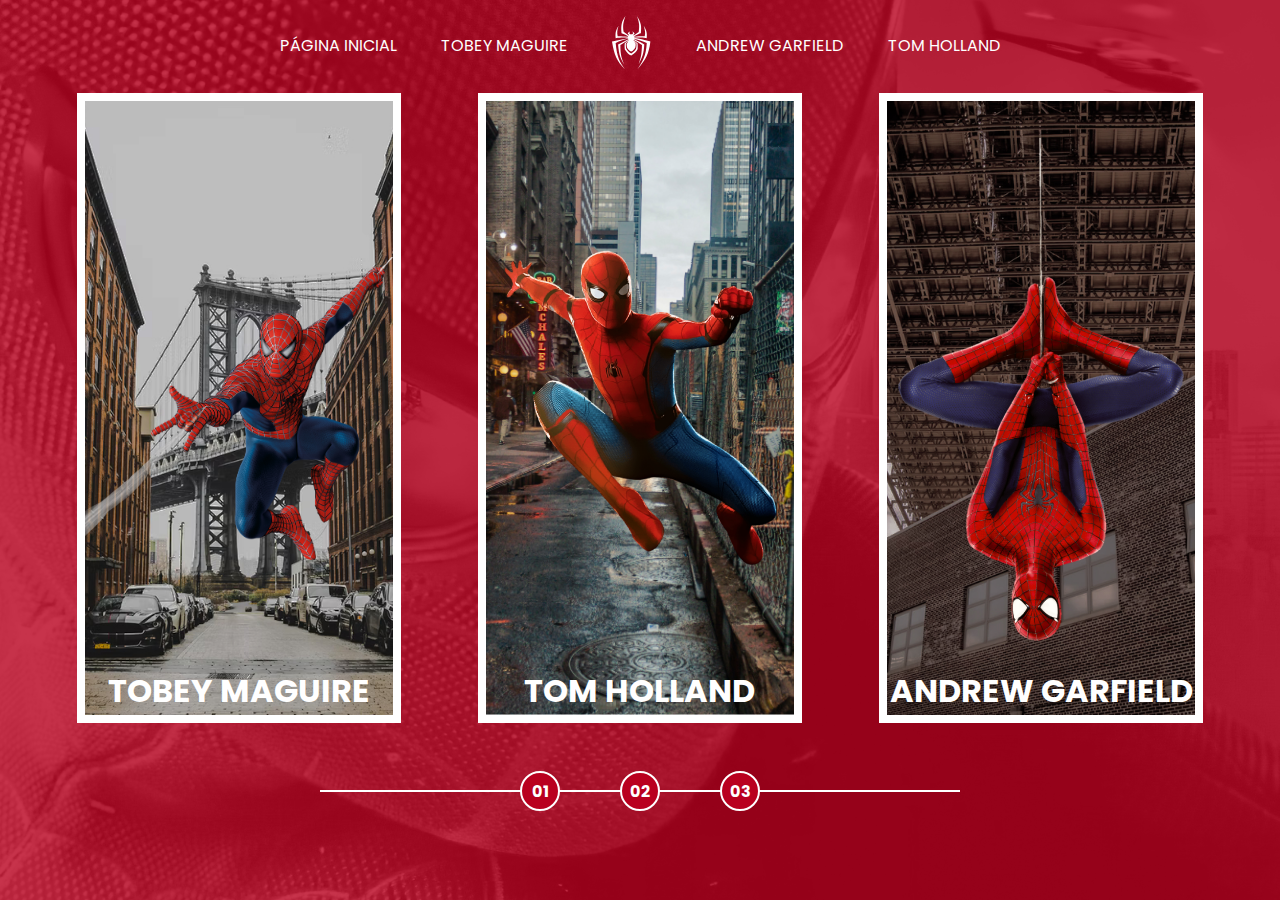
==== index.html @ 330b7a05 "primeira commit, estrutura básica" ====
<!DOCTYPE html>
<html lang="pt-br">
<head>
    <meta charset="UTF-8">
    <meta http-equiv="X-UA-Compatible" content="IE=edge">
    <meta name="viewport" content="width=device-width, initial-scale=1.0">
    <link rel="stylesheet" href="assets/css/homepage-styles.css">
    <script src="/assets/scripts/card-hover-animation.js"></script>
    <title>Spider-Man | Multiverso</title>
</head>
<body>

    <nav class="menu">
        <ul>
            <li class="menu__item">
                <a href="/">Página Inicial</a>
            </li>
            <li class="menu__item">
                <a href="#">Tobey Maguire</a>
            </li>
            <li class="menu__item menu__icon">
                <img src="assets/images/icons/spider.svg" alt="Ícone de aranha do Homem Aranha">
            </li>
            <li class="menu__item">
                <a href="#">Andrew Garfield</a>
            </li>
            <li class="menu__item">
                <a href="#">Tom Holland</a>
            </li>
        </ul>
    </nav>

    <div class="container">
        <a href="#" id="spider-man-01" class="card">
            <img class="card__background" src="/assets/images/pic-sm-bg-01.jpg">
            <img class="card__image" src="/assets/images/spider-man-01.png" alt="Tobey Maguire">
            <h2 class="card__title">Tobey Maguire</h2>
        </a>
        <a href="#" id="spider-man-02" class="card">
            <img class="card__background" src="/assets/images/pic-sm-bg-02.jpg">
            <img class="card__image" src="/assets/images/spider-man-02.png" alt="Tom Holland">
            <h2 class="card__title">Tom Holland</h2>
        </a>
        <a href="#" id="spider-man-03" class="card">
            <img class="card__background" src="/assets/images/pic-sm-bg-03.jpg">
            <img class="card__image" src="/assets/images/spider-man-03.png" alt="Andrew Garfield">
            <h2 class="card__title">Andrew Garfield</h2>
        </a>
    </div>

    <div class="controller">
        <div class="controller__button">
            01
        </div>
        <div class="controller__button">
            02
        </div>
        <div class="controller__button">
            03
        </div>
        <div class="controller__line"></div>
    </div>
</body>
</html>
---- assets/css/homepage-styles.css ----
@import url('/assets/css/reset.css');
@import url('/assets/css/global.css');

body {
    background-color: var(--primary-color);
}

body::before {
    content: '';
    position: absolute;
    width: 100%;
    height: 100%;
    background-image: url('/assets/images/spider-man-background.jpg');
    background-repeat: no-repeat;
    background-position: center;
    background-size: cover;
    opacity: 0.2;
    transition: background-image 1s ease,
                opacity 1s ease;
}

.menu {
    position: relative;
    padding: 1rem 0;
    width: 100%;
    text-align: center;
}

.menu__item {
    display: inline-block;
    text-transform: uppercase;
    margin: 0 1.25rem;
}

.menu__icon {
    width: 2.5rem;
    margin: 0 1.25rem;
    vertical-align: middle;
}

.container {
    position: relative;
    display: flex;
    align-items: center;
    justify-content: space-evenly;
}

.card {
    position: relative;
    border: 0.5rem solid #FFF;
    width: calc(100% / 3 - 8%);
    height: 70vh;
    transition: filter .5 ease;
}

.card__background {
    position: absolute;
    width: 100%;
    height: 100%;
    object-fit: cover;
    opacity: 1;
    transition: opacity 1s ease;
}

.card__image {
    position: relative;
    width: 100%;
    height: 100%;
    object-fit: contain;
    transition: transform 1s ease;
}

.card__title {
    position: absolute;
    bottom: 0;
    width: 100%;
    font-size: 2rem;
    text-transform: uppercase;
    text-align: center;
    transition: bottom .5s ease;
}

.controller {
    position: relative;
    display: flex;
    justify-content: center;
    align-items: center;
    margin-top: 3rem;
}

.controller__button {
    display: flex;
    justify-content: center;
    align-items: center;
    width: 2.5rem;
    height: 2.5rem;
    border: 2px solid #FFF;
    border-radius: 50%;
    background-color: var(--primary-color);
    text-align: center;
    font-size: 1rem;
    font-weight: bold;
    cursor: pointer;
    z-index: 1;
    transition: transform 0.3s ease;
}

.controller__button:nth-child(2) {
    margin: 0 3.75rem;
}

.controller__button:hover {
    transform: scale(1.1);
}

.controller__line {
    position: absolute;
    background-color: #FFF;
    width: 50%;
    height: 2px;
}

/* Hover Animation */
.card--hovered .card__background {
    cursor: pointer;
    opacity: 0;
}

.card--hovered .card__image {
    transform: scale(1.4);
    filter: drop-shadow(30px 10px 4px rgba(0,0,0,.5));
}

body#spider-man-01-hovered::before {
    content: '';
    background-image: url('/assets/images/pic-sm-bg-01.jpg');
}

body#spider-man-02-hovered::before {
    content: '';
    background-image: url('/assets/images/pic-sm-bg-02.jpg');
}

body#spider-man-03-hovered::before {
    content: '';
    background-image: url('/assets/images/pic-sm-bg-03.jpg');
}

body[id^="spider-man-"]::before {
    opacity: 1;
}

body[id^="spider-man-"] .card:not(.card--hovered) {
    filter: grayscale(100%);
}

.card--hovered .card__title {
    bottom: 50%;
}
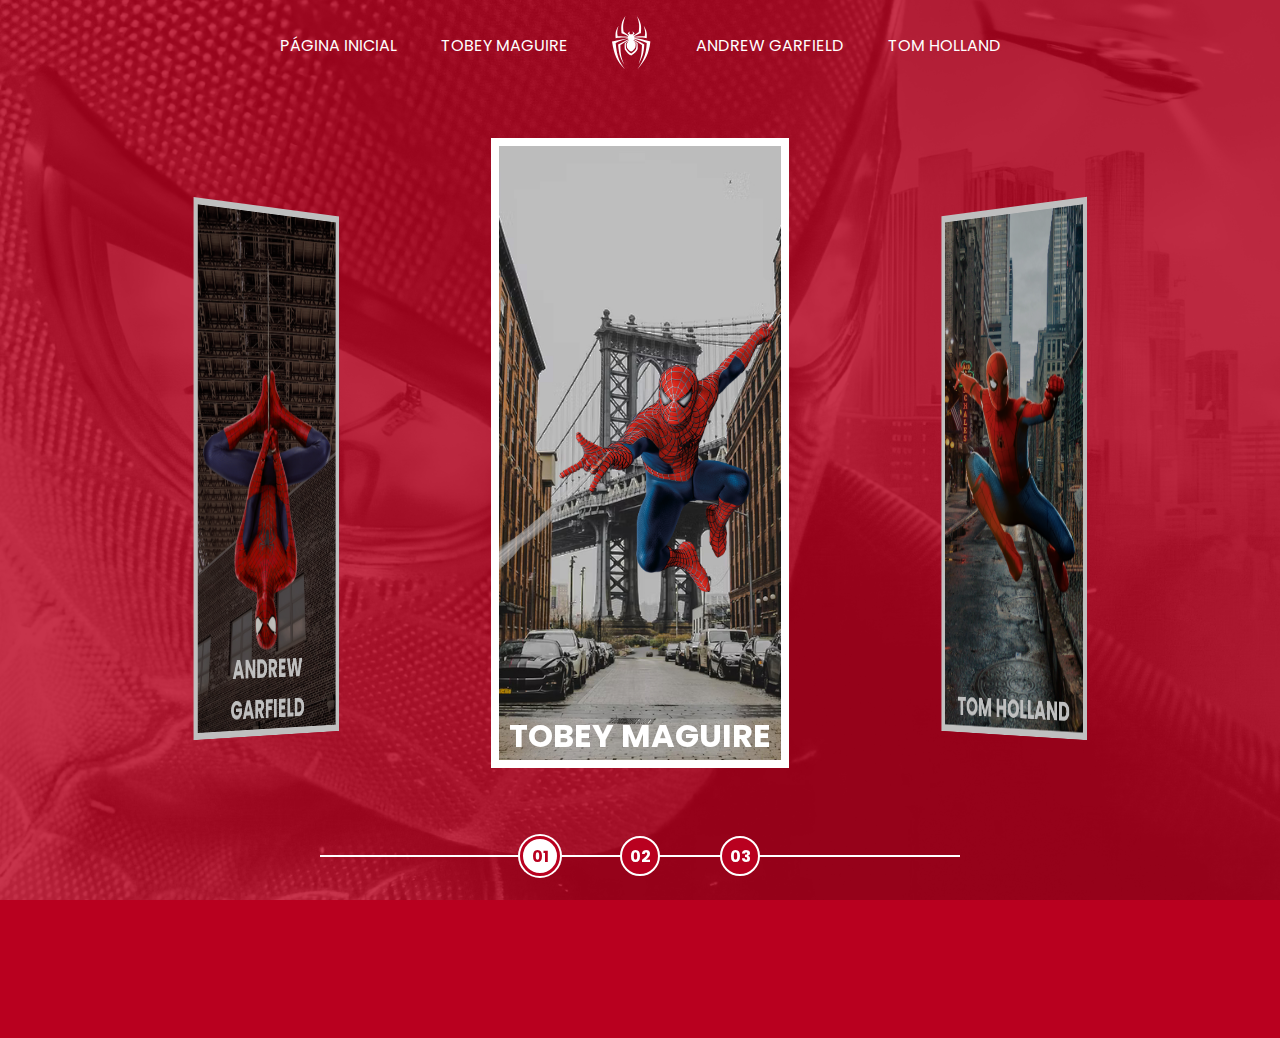
==== commit 8d3a602d: "termina estrutura das home e  páginas internas" ====
--- a/index.html
+++ b/index.html
@@ -5,7 +5,7 @@
     <meta http-equiv="X-UA-Compatible" content="IE=edge">
     <meta name="viewport" content="width=device-width, initial-scale=1.0">
     <link rel="stylesheet" href="assets/css/homepage-styles.css">
-    <script src="/assets/scripts/card-hover-animation.js"></script>
+    <script src="/assets/scripts/cards-carousel.js"></script>
     <title>Spider-Man | Multiverso</title>
 </head>
 <body>
@@ -31,33 +31,36 @@
     </nav>
 
     <div class="container">
-        <a href="#" id="spider-man-01" class="card">
-            <img class="card__background" src="/assets/images/pic-sm-bg-01.jpg">
-            <img class="card__image" src="/assets/images/spider-man-01.png" alt="Tobey Maguire">
-            <h2 class="card__title">Tobey Maguire</h2>
-        </a>
-        <a href="#" id="spider-man-02" class="card">
-            <img class="card__background" src="/assets/images/pic-sm-bg-02.jpg">
-            <img class="card__image" src="/assets/images/spider-man-02.png" alt="Tom Holland">
-            <h2 class="card__title">Tom Holland</h2>
-        </a>
-        <a href="#" id="spider-man-03" class="card">
-            <img class="card__background" src="/assets/images/pic-sm-bg-03.jpg">
-            <img class="card__image" src="/assets/images/spider-man-03.png" alt="Andrew Garfield">
-            <h2 class="card__title">Andrew Garfield</h2>
-        </a>
+        <div class="cards-carousel" style="transform: translateZ(-40vw) rotateY(0deg);">
+            <a href="#" id="spider-man-01" class="card card--active">
+                <img class="card__background" src="/assets/images/pic-sm-bg-01.jpg">
+                <img class="card__image" src="/assets/images/spider-man-01.png" alt="Tobey Maguire">
+                <h2 class="card__title">Tobey Maguire</h2>
+            </a>
+            <a href="#" id="spider-man-02" class="card">
+                <img class="card__background" src="/assets/images/pic-sm-bg-02.jpg">
+                <img class="card__image" src="/assets/images/spider-man-02.png" alt="Tom Holland">
+                <h2 class="card__title">Tom Holland</h2>
+            </a>
+            <a href="#" id="spider-man-03" class="card">
+                <img class="card__background" src="/assets/images/pic-sm-bg-03.jpg">
+                <img class="card__image" src="/assets/images/spider-man-03.png" alt="Andrew Garfield">
+                <h2 class="card__title">Andrew Garfield</h2>
+            </a>
+        </div>
     </div>
 
     <div class="controller">
-        <div class="controller__button">
+        <div id="card-01" class="controller__button controller__button--active">
             01
         </div>
-        <div class="controller__button">
+        <div id="card-02" class="controller__button">
             02
         </div>
-        <div class="controller__button">
+        <div id="card-03" class="controller__button">
             03
         </div>
+
         <div class="controller__line"></div>
     </div>
 </body>
--- a/assets/css/homepage-styles.css
+++ b/assets/css/homepage-styles.css
@@ -43,14 +43,56 @@
     display: flex;
     align-items: center;
     justify-content: space-evenly;
+    perspective: 4000px;
+}
+
+.cards-carousel {
+    position: relative;
+    display: flex;
+    justify-content: center;
+    margin-top: 5vh;
+    width: calc(100vw / 3 - 10%);
+    height: 100vh;
+    transform-style: preserve-3d;
+    transition: transform 1s ease;
 }
 
 .card {
-    position: relative;
+    position: absolute;
+    width: 100%;
+    height: 70vh;
     border: 0.5rem solid #FFF;
-    width: calc(100% / 3 - 8%);
-    height: 70vh;
-    transition: filter .5 ease;
+    filter: brightness(0.75);
+    transition: transform 1s ease,
+                filter 1s ease;
+}
+
+.card:nth-child(1) {
+    transform: rotateY(0) translateZ(40vw) scaleX(-1);
+}
+
+.card:nth-child(2) {
+    transform: rotateY(120deg) translateZ(40vw) scaleX(-1);
+}
+
+.card:nth-child(3) {
+    transform: rotateY(240deg) translateZ(40vw) scaleX(-1);
+}
+
+.card.card--active:nth-child(1) {
+    transform: rotateY(0) translateZ(40vw) scaleX(1);
+}
+
+.card.card--active:nth-child(2) {
+    transform: rotateY(120deg) translateZ(40vw) scaleX(1);
+}
+
+.card.card--active:nth-child(3) {
+    transform: rotateY(240deg) translateZ(40vw) scaleX(1);
+}
+
+.card--active {
+    filter: brightness(1);
 }
 
 .card__background {
@@ -81,11 +123,12 @@
 }
 
 .controller {
-    position: relative;
+    position: absolute;
+    bottom: 1.5rem;
+    width: 100%;
     display: flex;
     justify-content: center;
     align-items: center;
-    margin-top: 3rem;
 }
 
 .controller__button {
@@ -113,6 +156,13 @@
     transform: scale(1.1);
 }
 
+.controller__button--active {
+    background-color: #FFF;
+    color: var(--primary-color);
+    border: 3px solid var(--primary-color);
+    box-shadow: 0 0 0 2px  #FFF;
+}
+
 .controller__line {
     position: absolute;
     background-color: #FFF;
@@ -127,23 +177,27 @@
 }
 
 .card--hovered .card__image {
-    transform: scale(1.4);
-    filter: drop-shadow(30px 10px 4px rgba(0,0,0,.5));
+    transform: scale(1.3);
+    filter: drop-shadow(30px 10px 4px rgba(0, 0, 0, .5));
+}
+
+.card--hovered#spider-man-03 .card__image {
+    transform: scale(1.15);
 }
 
 body#spider-man-01-hovered::before {
     content: '';
-    background-image: url('/assets/images/pic-sm-bg-01.jpg');
+    background-image: url('/assets/images/pic-sm-bg-01_1920x1080.jpg');
 }
 
 body#spider-man-02-hovered::before {
     content: '';
-    background-image: url('/assets/images/pic-sm-bg-02.jpg');
+    background-image: url('/assets/images/pic-sm-bg-02_1920x1080.jpg');
 }
 
 body#spider-man-03-hovered::before {
     content: '';
-    background-image: url('/assets/images/pic-sm-bg-03.jpg');
+    background-image: url('/assets/images/pic-sm-bg-03_1920x1080.jpg');
 }
 
 body[id^="spider-man-"]::before {
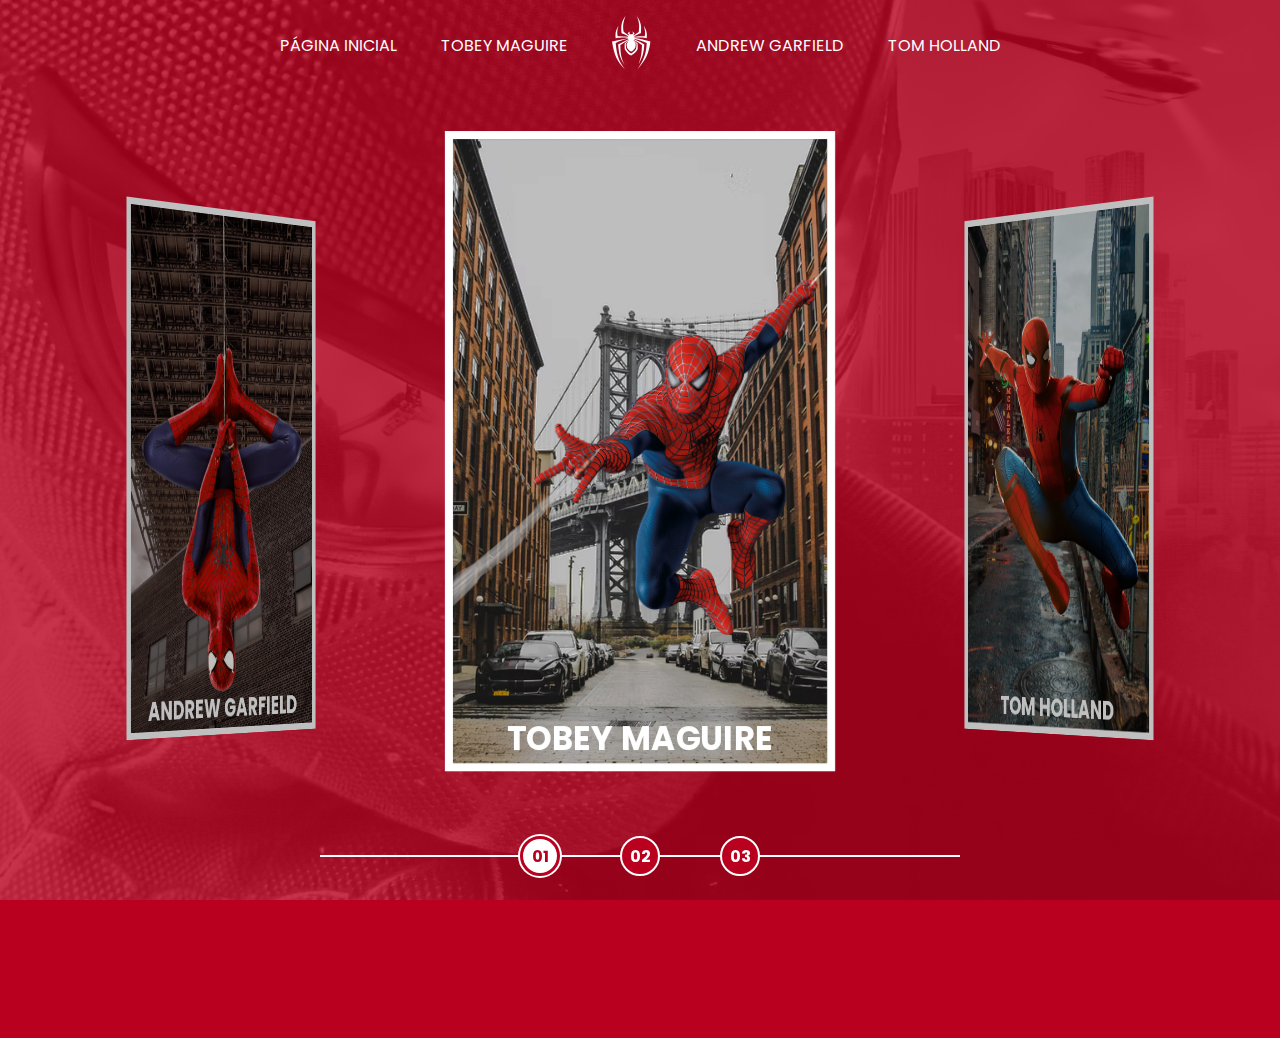
==== commit 804ad7b7: "Criação do restante das páginas e pequenos ajustes" ====
--- a/index.html
+++ b/index.html
@@ -16,16 +16,16 @@
                 <a href="/">Página Inicial</a>
             </li>
             <li class="menu__item">
-                <a href="#">Tobey Maguire</a>
+                <a href="pages/tobey-maguire/spider-man-01.html">Tobey Maguire</a>
             </li>
             <li class="menu__item menu__icon">
                 <img src="assets/images/icons/spider.svg" alt="Ícone de aranha do Homem Aranha">
             </li>
             <li class="menu__item">
-                <a href="#">Andrew Garfield</a>
+                <a href="pages/andrew-garfield/spider-man-01.html">Andrew Garfield</a>
             </li>
             <li class="menu__item">
-                <a href="#">Tom Holland</a>
+                <a href="pages/tom-holland/spider-man-01.html">Tom Holland</a>
             </li>
         </ul>
     </nav>
--- a/assets/css/homepage-styles.css
+++ b/assets/css/homepage-styles.css
@@ -27,9 +27,26 @@
 }
 
 .menu__item {
+    position: relative;
     display: inline-block;
     text-transform: uppercase;
     margin: 0 1.25rem;
+}
+
+.menu__item:not(.menu__icon)::after {
+    content: '';
+    position: absolute;
+    bottom: -2px;
+    left: 0;
+    width: 100%;
+    height: 2px;
+    background: #FFF;
+    transform: scaleX(0);
+    transition: transform .5s ease;
+}
+
+.menu__item:not(.menu__icon):hover::after {
+    transform: scaleX(1);
 }
 
 .menu__icon {
@@ -51,7 +68,7 @@
     display: flex;
     justify-content: center;
     margin-top: 5vh;
-    width: calc(100vw / 3 - 10%);
+    width: 30vw;
     height: 100vh;
     transform-style: preserve-3d;
     transition: transform 1s ease;
@@ -68,27 +85,27 @@
 }
 
 .card:nth-child(1) {
-    transform: rotateY(0) translateZ(40vw) scaleX(-1);
+    transform: rotateY(0) translateZ(45vw) scaleX(-1);
 }
 
 .card:nth-child(2) {
-    transform: rotateY(120deg) translateZ(40vw) scaleX(-1);
+    transform: rotateY(120deg) translateZ(45vw) scaleX(-1);
 }
 
 .card:nth-child(3) {
-    transform: rotateY(240deg) translateZ(40vw) scaleX(-1);
+    transform: rotateY(240deg) translateZ(45vw) scaleX(-1);
 }
 
 .card.card--active:nth-child(1) {
-    transform: rotateY(0) translateZ(40vw) scaleX(1);
+    transform: rotateY(0) translateZ(45vw) scaleX(1);
 }
 
 .card.card--active:nth-child(2) {
-    transform: rotateY(120deg) translateZ(40vw) scaleX(1);
+    transform: rotateY(120deg) translateZ(45vw) scaleX(1);
 }
 
 .card.card--active:nth-child(3) {
-    transform: rotateY(240deg) translateZ(40vw) scaleX(1);
+    transform: rotateY(240deg) translateZ(45vw) scaleX(1);
 }
 
 .card--active {
@@ -132,6 +149,7 @@
 }
 
 .controller__button {
+    position: relative;
     display: flex;
     justify-content: center;
     align-items: center;
@@ -145,7 +163,8 @@
     font-weight: bold;
     cursor: pointer;
     z-index: 1;
-    transition: transform 0.3s ease;
+    transition: transform 0.3s ease,
+                box-shadow 0.3s ease;
 }
 
 .controller__button:nth-child(2) {
@@ -156,13 +175,28 @@
     transform: scale(1.1);
 }
 
+.controller__button::before {
+    content: '';
+    position: absolute;
+    width: 100%;
+    height: 100%;
+    background: #FFF;
+    border-radius: 50%;
+    transform: scale(0);
+    z-index: -1;
+    transition: transform .5s ease;
+}
+
 .controller__button--active {
-    background-color: #FFF;
     color: var(--primary-color);
     border: 3px solid var(--primary-color);
     box-shadow: 0 0 0 2px  #FFF;
 }
 
+.controller__button--active::before {
+    transform: scale(1);
+}
+
 .controller__line {
     position: absolute;
     background-color: #FFF;
@@ -171,17 +205,17 @@
 }
 
 /* Hover Animation */
-.card--hovered .card__background {
+.card:hover .card__background {
     cursor: pointer;
     opacity: 0;
 }
 
-.card--hovered .card__image {
+.card:hover .card__image {
     transform: scale(1.3);
     filter: drop-shadow(30px 10px 4px rgba(0, 0, 0, .5));
 }
 
-.card--hovered#spider-man-03 .card__image {
+.card:hover#spider-man-03 .card__image {
     transform: scale(1.15);
 }
 
@@ -204,10 +238,10 @@
     opacity: 1;
 }
 
-body[id^="spider-man-"] .card:not(.card--hovered) {
+body[id^="spider-man-"] .card:not(:hover) {
     filter: grayscale(100%);
 }
 
-.card--hovered .card__title {
+.card:hover .card__title {
     bottom: 50%;
 }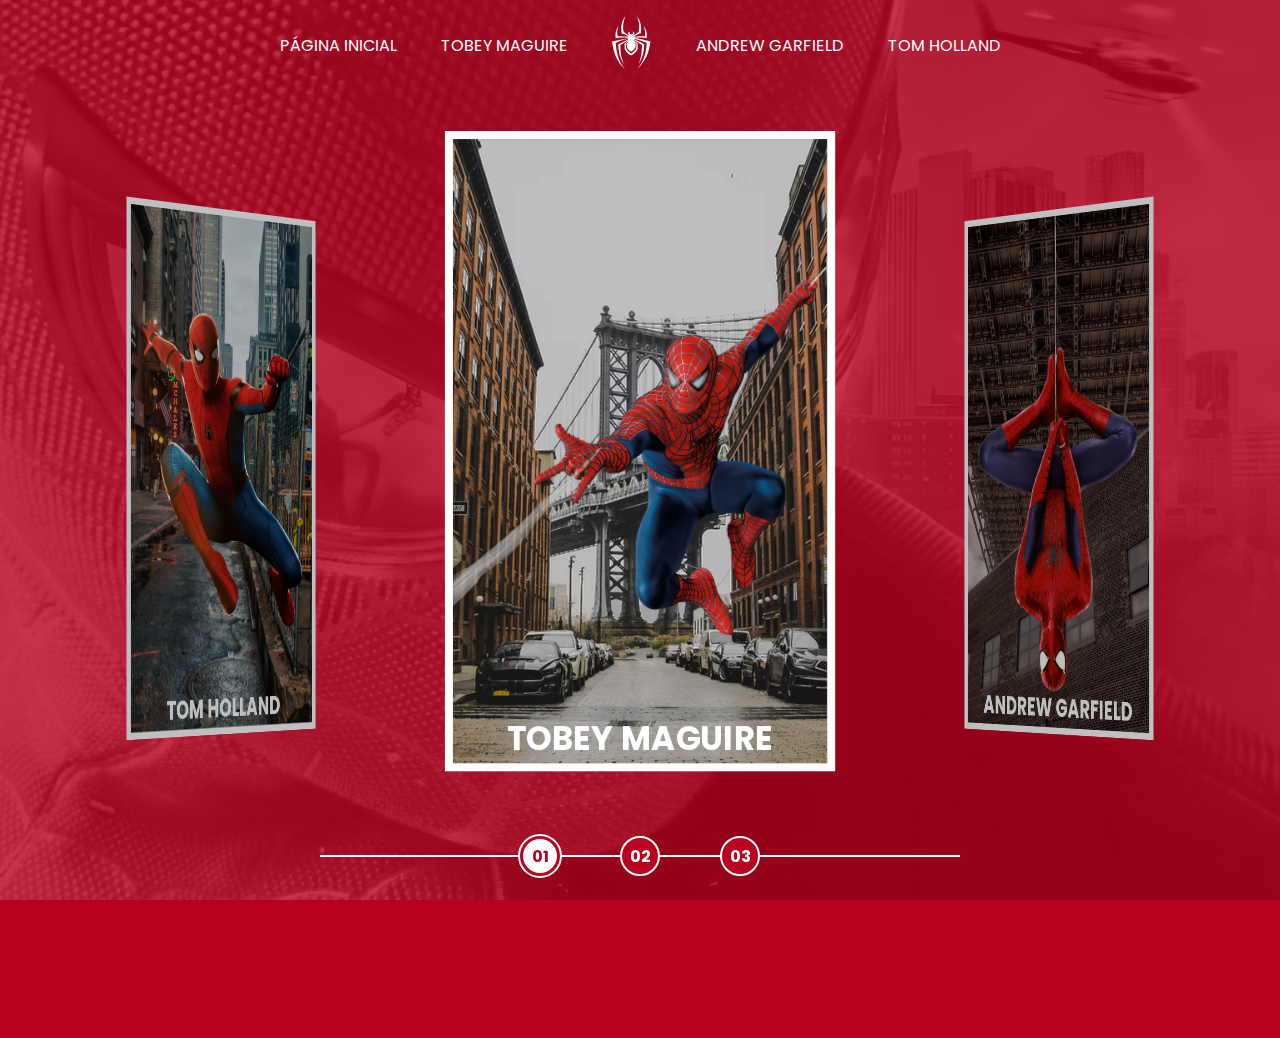
==== commit 9cdfb5ca: "componentiza o menu da home e dá um include via javascript" ====
--- a/index.html
+++ b/index.html
@@ -6,46 +6,29 @@
     <meta name="viewport" content="width=device-width, initial-scale=1.0">
     <link rel="stylesheet" href="assets/css/homepage-styles.css">
     <script src="/assets/scripts/cards-carousel.js"></script>
+    <script src="/assets/scripts/includes.js"></script>
     <title>Spider-Man | Multiverso</title>
 </head>
 <body>
-
-    <nav class="menu">
-        <ul>
-            <li class="menu__item">
-                <a href="/">Página Inicial</a>
-            </li>
-            <li class="menu__item">
-                <a href="pages/tobey-maguire/spider-man-01.html">Tobey Maguire</a>
-            </li>
-            <li class="menu__item menu__icon">
-                <img src="assets/images/icons/spider.svg" alt="Ícone de aranha do Homem Aranha">
-            </li>
-            <li class="menu__item">
-                <a href="pages/andrew-garfield/spider-man-01.html">Andrew Garfield</a>
-            </li>
-            <li class="menu__item">
-                <a href="pages/tom-holland/spider-man-01.html">Tom Holland</a>
-            </li>
-        </ul>
+    <nav class="menu include-html" data-include="components/navigation.html">
     </nav>
 
     <div class="container">
         <div class="cards-carousel" style="transform: translateZ(-40vw) rotateY(0deg);">
-            <a href="#" id="spider-man-01" class="card card--active">
+            <a href="pages/tobey-maguire/spider-man-01.html" id="spider-man-01" class="card card--active">
                 <img class="card__background" src="/assets/images/pic-sm-bg-01.jpg">
                 <img class="card__image" src="/assets/images/spider-man-01.png" alt="Tobey Maguire">
                 <h2 class="card__title">Tobey Maguire</h2>
             </a>
-            <a href="#" id="spider-man-02" class="card">
+            <a href="pages/andrew-garfield/spider-man-01.html" id="spider-man-02" class="card">
+                <img class="card__background" src="/assets/images/pic-sm-bg-03.jpg">
+                <img class="card__image" src="/assets/images/spider-man-03.png" alt="Andrew Garfield">
+                <h2 class="card__title">Andrew Garfield</h2>
+            </a>
+            <a href="pages/tom-holland/spider-man-01.html" id="spider-man-03" class="card">
                 <img class="card__background" src="/assets/images/pic-sm-bg-02.jpg">
                 <img class="card__image" src="/assets/images/spider-man-02.png" alt="Tom Holland">
                 <h2 class="card__title">Tom Holland</h2>
-            </a>
-            <a href="#" id="spider-man-03" class="card">
-                <img class="card__background" src="/assets/images/pic-sm-bg-03.jpg">
-                <img class="card__image" src="/assets/images/spider-man-03.png" alt="Andrew Garfield">
-                <h2 class="card__title">Andrew Garfield</h2>
             </a>
         </div>
     </div>
